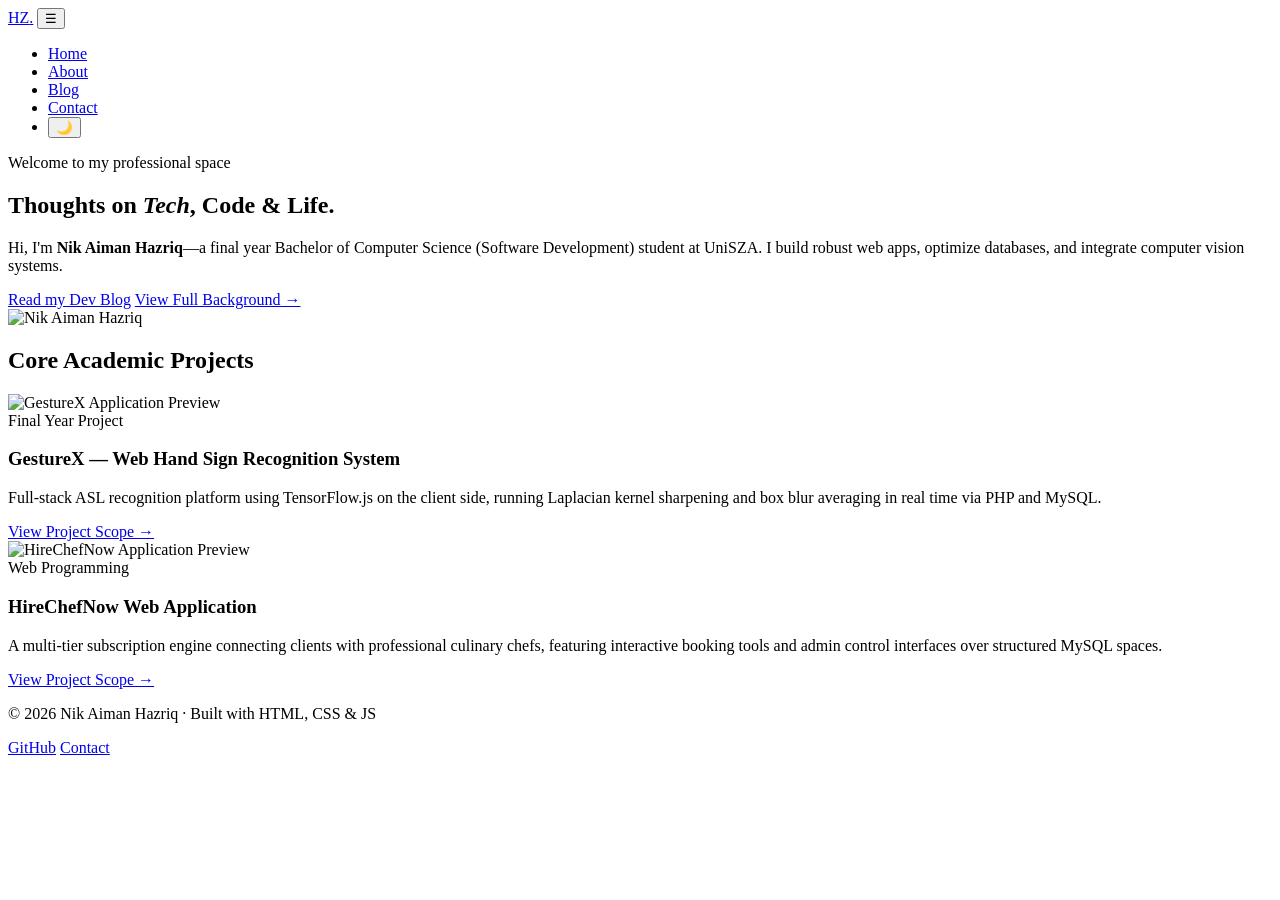
==== index.html @ 73ead8e7 "Initial commit: Add core multi-page HTML structure and README" ====
<!DOCTYPE html>

<html lang="en">

<head>

  <meta charset="UTF-8" />

  <meta name="viewport" content="width=device-width, initial-scale=1.0"/>

  <title>Nik Aiman Hazriq | Portfolio Home</title>

  <link rel="stylesheet" href="css/style.css" />

  <link href="https://fonts.googleapis.com/css2?family=Playfair+Display:ital,wght@0,400;0,700;1,400&family=DM+Sans:wght@300;400;500&display=swap" rel="stylesheet"/>

</head>

<body>



  <nav class="navbar">

    <a href="index.html" class="logo">HZ<span>.</span></a>

    <button class="hamburger" id="hamburger" aria-label="Toggle menu">&#9776;</button>

    <ul class="nav-links" id="navLinks">

      <li><a href="index.html" class="active">Home</a></li>

      <li><a href="about.html">About</a></li>

      <li><a href="blog.html">Blog</a></li>

      <li><a href="contact.html">Contact</a></li>

      <li><button class="dark-toggle" id="darkToggle">🌙</button></li>

    </ul>

  </nav>



  <section class="hero">

    <div class="hero-text">

      <p class="hero-label">Welcome to my professional space</p>

      <h1>Thoughts on <em>Tech</em>, Code &amp; Life.</h1>

      <p class="hero-sub">Hi, I'm <strong>Nik Aiman Hazriq</strong>—a final year Bachelor of Computer Science (Software Development) student at UniSZA. I build robust web apps, optimize databases, and integrate computer vision systems.</p>

      <div class="hero-btns">

        <a href="blog.html" class="btn-primary">Read my Dev Blog</a>

        <a href="about.html" class="btn-ghost">View Full Background →</a>

      </div>

    </div>

    <!-- NEW POWERFUL HERO IMAGE CONTAINER -->

    <div class="hero-image-container">

      <div class="hero-bg-glow"></div>

      <img src="images/profile.png" alt="Nik Aiman Hazriq" class="hero-large-profile">

    </div>

  </section>



  <section class="section featured">

    <h2 class="section-title">Core Academic Projects</h2>

    <div class="card-grid">



      <article class="card">

        <div class="card-img-holder">

          <img src="images/gesturex.jpg" alt="GestureX Application Preview" class="portfolio-thumb">

        </div>

        <div class="card-tag">Final Year Project</div>

        <h3>GestureX — Web Hand Sign Recognition System</h3>

        <p>Full-stack ASL recognition platform using TensorFlow.js on the client side, running Laplacian kernel sharpening and box blur averaging in real time via PHP and MySQL.</p>

        <a href="about.html#projects" class="card-link">View Project Scope →</a>

      </article>



      <article class="card card-dark">

        <div class="card-img-holder">

          <img src="images/hirechef.jpg" alt="HireChefNow Application Preview" class="portfolio-thumb">

        </div>

        <div class="card-tag">Web Programming</div>

        <h3>HireChefNow Web Application</h3>

        <p>A multi-tier subscription engine connecting clients with professional culinary chefs, featuring interactive booking tools and admin control interfaces over structured MySQL spaces.</p>

        <a href="about.html#projects" class="card-link">View Project Scope →</a>

      </article>



    </div>

  </section>



  <footer class="footer">

    <p>© 2026 Nik Aiman Hazriq · Built with HTML, CSS & JS</p>

    <div class="footer-links">

      <a href="https://github.com/" target="_blank">GitHub</a>

      <a href="contact.html">Contact</a>

    </div>

  </footer>



  <script src="js/main.js"></script>

</body>

</html>
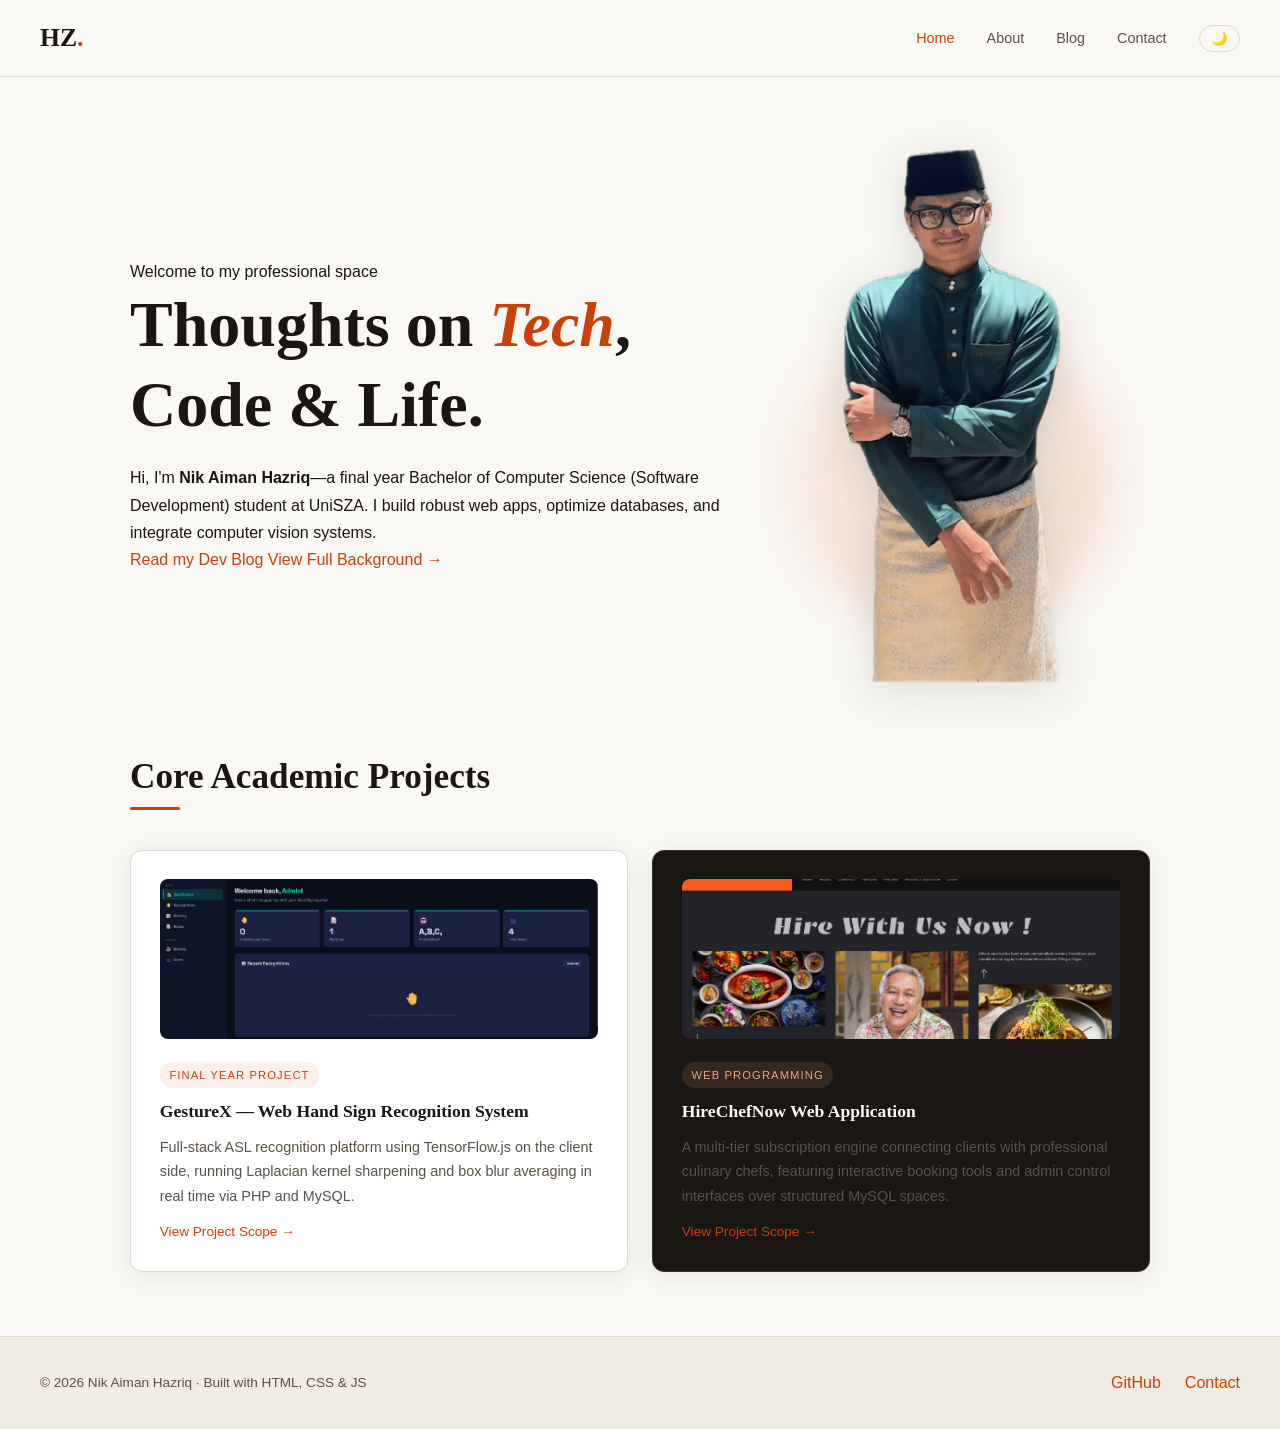
==== commit fd27499e: "Fix HTML formatting and structure" ====
--- a/index.html
+++ b/index.html
@@ -138,7 +138,7 @@
 
     <div class="footer-links">
 
-      <a href="https://github.com/" target="_blank">GitHub</a>
+      <a href="https://github.com/nikhazriq" target="_blank">GitHub</a>
 
       <a href="contact.html">Contact</a>
 
@@ -152,4 +152,4 @@
 
 </body>
 
-</html>+</html>
--- a/css/style.css
+++ b/css/style.css
@@ -0,0 +1,226 @@
+/* ============================================
+   HAZRIQ'S BLOG — STYLESHEET
+   Design: Editorial / Magazine style
+============================================ */
+
+:root {
+  --bg: #faf8f4;
+  --bg2: #f0ece3;
+  --fg: #1a1612;
+  --fg2: #5a5147;
+  --accent: #c8410a;
+  --accent2: #e8a87c;
+  --card-bg: #ffffff;
+  --card-dark-bg: #1a1612;
+  --card-dark-fg: #faf8f4;
+  --border: #ddd8cf;
+  --nav-bg: rgba(250,248,244,0.92);
+  --radius: 12px;
+  --shadow: 0 4px 24px rgba(26,22,18,0.08);
+}
+
+body.dark {
+  --bg: #13110e;
+  --bg2: #1e1b17;
+  --fg: #f0ece3;
+  --fg2: #a89e90;
+  --card-bg: #1e1b17;
+  --border: #2e2a24;
+  --nav-bg: rgba(19,17,14,0.95);
+}
+
+*, *::before, *::after { box-sizing: border-box; margin: 0; padding: 0; }
+html { scroll-behavior: smooth; }
+
+body {
+  font-family: 'DM Sans', sans-serif;
+  background: var(--bg);
+  color: var(--fg);
+  font-size: 16px;
+  line-height: 1.7;
+  transition: background 0.3s, color 0.3s;
+}
+
+a { color: var(--accent); text-decoration: none; }
+a:hover { text-decoration: underline; }
+h1, h2, h3 { font-family: 'Playfair Display', serif; line-height: 1.25; color: var(--fg); }
+em { font-style: italic; color: var(--accent); }
+img { max-width: 100%; display: block; }
+
+/* NAVBAR */
+.navbar {
+  position: sticky; top: 0; z-index: 100;
+  display: flex; align-items: center; justify-content: space-between;
+  padding: 1rem 2.5rem; background: var(--nav-bg);
+  backdrop-filter: blur(12px); border-bottom: 1px solid var(--border);
+}
+.logo { font-family: 'Playfair Display', serif; font-size: 1.6rem; font-weight: 700; color: var(--fg); }
+.logo span { color: var(--accent); }
+.nav-links { list-style: none; display: flex; align-items: center; gap: 2rem; }
+.nav-links a { font-size: 0.9rem; font-weight: 500; color: var(--fg2); }
+.nav-links a:hover, .nav-links a.active { color: var(--accent); }
+.dark-toggle { background: none; border: 1px solid var(--border); border-radius: 20px; padding: 0.3rem 0.7rem; cursor: pointer; }
+.hamburger { display: none; background: none; border: none; font-size: 1.5rem; cursor: pointer; color: var(--fg); }
+
+/* ============================================
+   UPGRADED LARGE HERO IMAGE STYLES
+============================================ */
+.hero { 
+  display: grid; 
+  grid-template-columns: 1.2fr 0.8fr; 
+  gap: 2rem; 
+  align-items: center; 
+  padding: 4rem 2.5rem 0rem; /* Reduced bottom padding so portrait sits nicely */
+  max-width: 1100px; 
+  margin: 0 auto; 
+}
+
+.hero-text h1 { 
+  font-size: clamp(2.5rem, 5vw, 4rem); 
+  margin-bottom: 1.2rem; 
+}
+
+.hero-image-container {
+  position: relative;
+  display: flex;
+  justify-content: center;
+  align-items: flex-end; /* Keeps portrait anchored to the bottom */
+  height: 550px; /* Generous height for the portrait image */
+  width: 100%;
+}
+
+/* Subtle glowing background circle behind your transparent cutout */
+.hero-bg-glow {
+  position: absolute;
+  width: 320px;
+  height: 320px;
+  background: linear-gradient(135deg, var(--accent2) 0%, var(--accent) 100%);
+  opacity: 0.15;
+  border-radius: 50%;
+  bottom: 10%;
+  z-index: 1;
+  filter: blur(20px);
+}
+
+/* The actual portrait style scaling up cleanly */
+.hero-large-profile {
+  position: relative;
+  z-index: 2;
+  max-height: 100%; /* Scaling dynamically up to full 550px container height */
+  width: auto;
+  object-fit: contain;
+  filter: drop-shadow(0px 10px 20px rgba(0, 0, 0, 0.12)); /* Soft dynamic shadow around cutout */
+  transition: transform 0.3s ease;
+}
+
+.hero-large-profile:hover {
+  transform: scale(1.02); /* Slight premium scaling effect on hover */
+}
+
+/* Responsive fixes for mobile screen widths */
+@media (max-width: 768px) {
+  .hero { 
+    grid-template-columns: 1fr; 
+    padding: 3rem 1.5rem 0;
+    text-align: center;
+  }
+  .hero-sub {
+    margin-left: auto;
+    margin-right: auto;
+  }
+  .hero-btns {
+    justify-content: center;
+  }
+  .hero-image-container {
+    height: 400px; /* Scales down gracefully on mobile */
+    margin-top: 2rem;
+  }
+  .hero-bg-glow {
+    width: 240px;
+    height: 240px;
+  }
+}
+/* PHOTO STYLING EXTENSIONS */
+.hero-profile-photo {
+  width: 100%; height: 180px; object-fit: cover; border-radius: calc(var(--radius) - 4px); background-color: var(--bg2);
+}
+.avatar-img-src {
+  width: 100%; height: 100%; object-fit: cover; border-radius: 50%; background-color: var(--bg2);
+}
+.card-img-holder {
+  width: 100%; height: 160px; overflow: hidden; border-radius: calc(var(--radius) - 4px); margin-bottom: 12px; background-color: var(--bg2);
+}
+.portfolio-thumb {
+  width: 100%; height: 100%; object-fit: cover; transition: transform 0.3s ease;
+}
+.card:hover .portfolio-thumb {
+  transform: scale(1.04);
+}
+
+/* CARDS */
+.section { max-width: 1100px; margin: 0 auto; padding: 4rem 2.5rem; }
+.section-title { font-size: clamp(1.6rem, 3vw, 2.2rem); margin-bottom: 2.5rem; position: relative; }
+.section-title::after { content: ''; display: block; width: 50px; height: 3px; background: var(--accent); margin-top: 0.5rem; border-radius: 2px; }
+.card-grid { display: grid; grid-template-columns: repeat(auto-fit, minmax(280px, 1fr)); gap: 1.5rem; }
+.card { background: var(--card-bg); border: 1px solid var(--border); border-radius: var(--radius); padding: 1.8rem; box-shadow: var(--shadow); transition: transform 0.2s, box-shadow 0.2s; display: flex; flex-direction: column; gap: 0.7rem; }
+.card:hover { transform: translateY(-4px); box-shadow: 0 8px 32px rgba(26,22,18,0.12); }
+.card-dark { background: var(--card-dark-bg); color: var(--card-dark-fg); border-color: #333; }
+.card-dark h3 { color: var(--card-dark-fg); }
+.card-dark p { color: #a89e90; }
+.card-tag { display: inline-block; font-size: 0.7rem; font-weight: 500; letter-spacing: 0.1em; text-transform: uppercase; color: var(--accent); background: rgba(200,65,10,0.08); padding: 0.2rem 0.6rem; border-radius: 20px; width: fit-content; }
+.card-dark .card-tag { background: rgba(232,168,124,0.12); color: var(--accent2); }
+.card h3 { font-size: 1.1rem; line-height: 1.4; }
+.card p { font-size: 0.9rem; color: var(--fg2); flex: 1; }
+.card-link { font-size: 0.85rem; font-weight: 500; color: var(--accent); margin-top: auto; }
+
+/* ABOUT LAYOUT */
+.page-hero { text-align: center; padding: 5rem 2.5rem 2rem; background: linear-gradient(180deg, var(--bg2) 0%, var(--bg) 100%); border-bottom: 1px solid var(--border); }
+.about-layout { display: grid; grid-template-columns: 260px 1fr; gap: 4rem; align-items: start; }
+.about-avatar { display: flex; flex-direction: column; align-items: center; gap: 1.5rem; }
+.avatar-ring { width: 160px; height: 160px; border-radius: 50%; background: linear-gradient(135deg, var(--accent), var(--accent2)); display: flex; align-items: center; justify-content: center; padding: 4px; }
+.about-social { display: flex; flex-direction: column; gap: 0.6rem; width: 100%; }
+.social-btn { display: block; text-align: center; padding: 0.6rem 1rem; border: 1px solid var(--border); border-radius: 8px; font-size: 0.85rem; font-weight: 500; color: var(--fg); }
+.about-content h2 { font-size: 1.8rem; margin-bottom: 1rem; }
+.about-content h3 { font-size: 1.1rem; margin: 2rem 0 0.8rem; }
+.about-content p { color: var(--fg2); margin-bottom: 0.8rem; }
+.skills-grid { display: flex; flex-wrap: wrap; gap: 0.6rem; margin-bottom: 1rem; }
+.skill-pill { background: var(--bg2); border: 1px solid var(--border); padding: 0.35rem 0.9rem; border-radius: 20px; font-size: 0.85rem; font-weight: 500; }
+.facts-list { list-style: none; display: flex; flex-direction: column; gap: 0.5rem; }
+.facts-list li { font-size: 0.95rem; color: var(--fg2); }
+
+/* BLOG & CONTACT STYLES */
+.blog-list { display: flex; flex-direction: column; gap: 0; }
+.blog-post { padding: 3rem 0; }
+.post-header { display: flex; align-items: center; gap: 1rem; margin-bottom: 1rem; }
+.post-tag { display: inline-block; font-size: 0.7rem; font-weight: 500; color: var(--accent); background: rgba(200,65,10,0.08); padding: 0.2rem 0.6rem; border-radius: 20px; }
+.post-date { font-size: 0.82rem; color: var(--fg2); }
+.blog-post h2 { font-size: clamp(1.3rem, 3vw, 1.9rem); margin-bottom: 1.2rem; }
+.blog-post p { color: var(--fg2); font-size: 0.98rem; }
+.post-footer { display: flex; align-items: center; justify-content: space-between; margin-top: 1.5rem; font-size: 0.82rem; color: var(--fg2); }
+.post-divider { height: 1px; background: var(--border); }
+.contact-layout { display: grid; grid-template-columns: 1fr 1.4fr; gap: 4rem; align-items: start; }
+.contact-info h3 { font-size: 1.4rem; margin-bottom: 1rem; }
+.contact-info p { color: var(--fg2); font-size: 0.95rem; margin-bottom: 1.5rem; }
+.contact-items { display: flex; flex-direction: column; gap: 0.8rem; }
+.contact-item { display: flex; align-items: center; gap: 0.8rem; font-size: 0.9rem; color: var(--fg2); }
+.contact-form-wrap { background: var(--card-bg); border: 1px solid var(--border); border-radius: var(--radius); padding: 2rem; box-shadow: var(--shadow); }
+.contact-form { display: flex; flex-direction: column; gap: 1.2rem; }
+.form-group { display: flex; flex-direction: column; gap: 0.4rem; }
+.form-group label { font-size: 0.85rem; font-weight: 500; }
+.form-group input, .form-group textarea { padding: 0.75rem 1rem; border: 1px solid var(--border); border-radius: 8px; background: var(--bg); color: var(--fg); }
+.form-note { font-size: 0.85rem; color: var(--accent); min-height: 1.2em; }
+.footer { border-top: 1px solid var(--border); padding: 2rem 2.5rem; display: flex; align-items: center; justify-content: space-between; flex-wrap: wrap; gap: 1rem; background: var(--bg2); }
+.footer p { font-size: 0.85rem; color: var(--fg2); }
+.footer-links { display: flex; gap: 1.5rem; }
+
+@media (max-width: 768px) {
+  .hamburger { display: block; }
+  .nav-links { display: none; flex-direction: column; position: absolute; top: 100%; left: 0; right: 0; background: var(--nav-bg); padding: 1.5rem 2rem; border-bottom: 1px solid var(--border); gap: 1.2rem; }
+  .nav-links.open { display: flex; }
+  .navbar { position: relative; }
+  .hero { grid-template-columns: 1fr; padding: 3rem 1.5rem; }
+  .hero-deco { display: none; }
+  .about-layout { grid-template-columns: 1fr; }
+  .about-avatar { flex-direction: row; align-items: flex-start; }
+  .contact-layout { grid-template-columns: 1fr; }
+}
